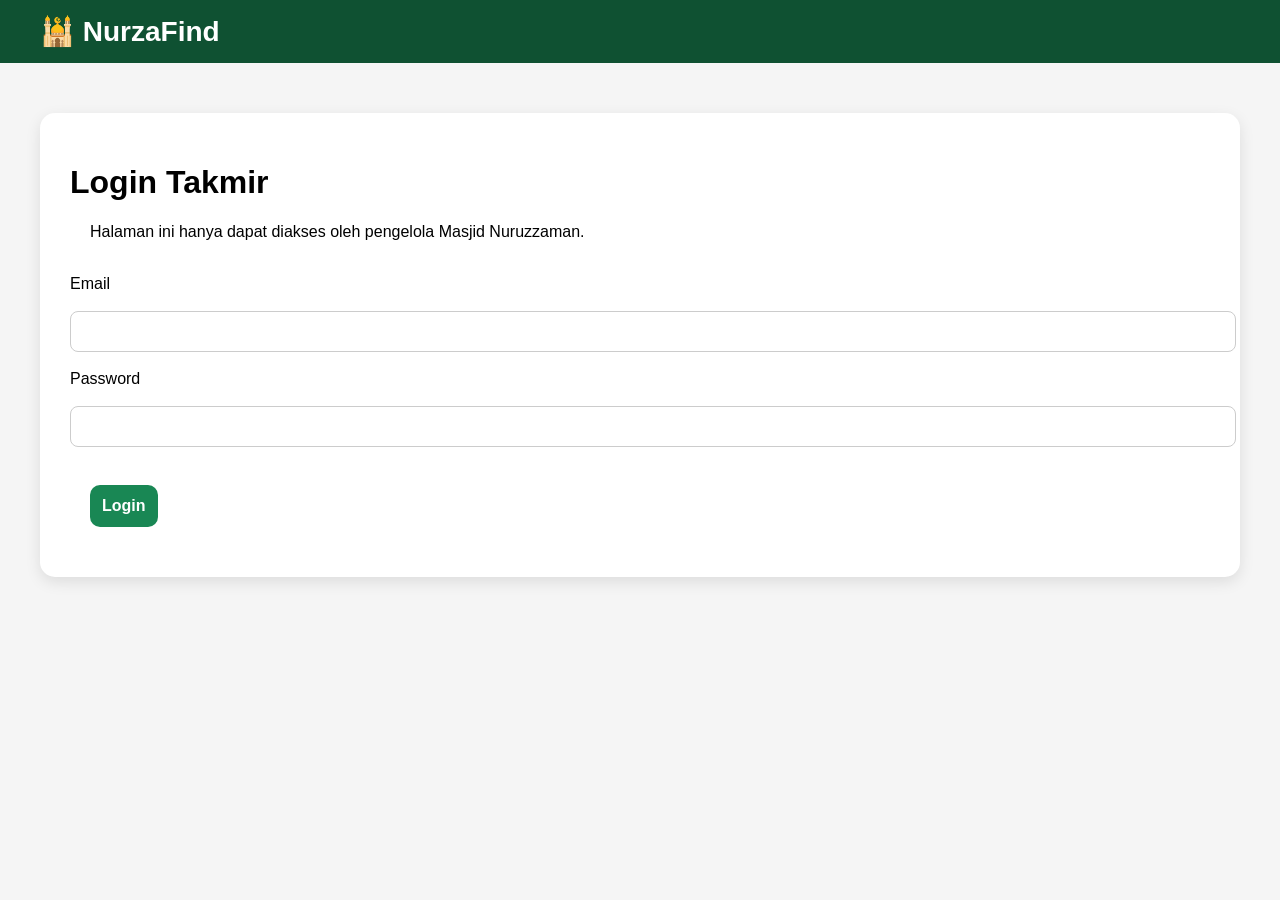
==== admin.html @ e304e498 "Prototype NurzaFind" ====
<!DOCTYPE html>
<html lang="id">

<head>
    <meta charset="UTF-8">
    <meta name="viewport" content="width=device-width, initial-scale=1.0">
    <title>Dashboard Admin - NurzaFind</title>

    <link rel="stylesheet" href="style.css">
</head>

<body>

    <script>

if(localStorage.getItem("login") !== "true"){
    window.location.href = "login.html";
}

</script>

    <nav>
        <div class="logo">🕌 NurzaFind Admin</div>

        <ul>
            <li><a href="index.html">Beranda</a></li>
            <li><a href="cari-barang.html">Cari Barang</a></li>
            <li><a href="admin.html">Dashboard</a></li>
            <li><a href="#" onclick="logout">Logout</a></li>
        </ul>
    </nav>

    <div class="section">

        <h1>Dashboard Takmir</h1>

        <p>Selamat datang di Dashboard NurzaFind.</p>

        <br>

        <div class="stats-container">

            <div class="stat-box">
                <h2>23</h2>
                <p>Barang Temuan</p>
            </div>

            <div class="stat-box">
                <h2>5</h2>
                <p>Menunggu Klaim</p>
            </div>

            <div class="stat-box">
                <h2>18</h2>
                <p>Amanah Tersampaikan</p>
            </div>

        </div>

        <br><br>

        <div class="card">

            <h2>Daftar Klaim Masuk</h2>

            <table>

                <tr>
                    <th>Nama</th>
                    <th>Barang</th>
                    <th>Status</th>
                    <th>Aksi</th>
                </tr>

                <tr>
                    <td>Ahmad Fauzi</td>
                    <td>Dompet</td>
                    <td>Menunggu</td>
                    <td>
                        <button onclick="verifikasi()">
                            Verifikasi
                        </button>
                    </td>
                </tr>

                <tr>
                    <td>Siti Aisyah</td>
                    <td>Kunci Motor</td>
                    <td>Menunggu</td>
                    <td>
                        <button onclick="verifikasi()">
                            Verifikasi
                        </button>
                    </td>
                </tr>

            </table>

        </div>

    </div>

   function logout(){

    localStorage.removeItem("login");

    window.location.href="login.html";

}

function verifikasi(){

    alert(
    "Klaim diverifikasi.\nKode Pengambilan: NZF-2026-001"
    );

}

function tambahBarang(){

    alert(
    "Barang berhasil ditambahkan ke sistem."
    );

}

</script>

    function verifikasi(){

        alert(
        "Klaim berhasil diverifikasi.\nKode Pengambilan: NZF-2026-001"
        );

    }

    </script>

</body>

</html>

<h1>Dashboard Takmir</h1>

<div class="card">

<h2>Input Barang Temuan</h2>

<input type="text"
placeholder="Nama Barang">

<br><br>

<input type="text"
placeholder="Lokasi Ditemukan">

<br><br>

<input type="date">

<br><br>

<textarea
placeholder="Deskripsi Barang">
</textarea>

<br><br>

<button class="btn"
onclick="tambahBarang()">
Tambah Barang
</button>

</div>
---- style.css ----
body{
    margin:0;
    font-family:Arial, sans-serif;
    background-color:#f5f5f5;
}

nav{
    background:#0F5132;
    color:white;
    display:flex;
    justify-content:space-between;
    align-items:center;
    padding:15px 40px;
}

.logo{
    display:flex;
    align-items:center;
    gap:12px;
    font-size:28px;
    font-weight:700;
    color:white;
}

nav ul{
    list-style:none;
    display:flex;
    gap:20px;
    margin:0;
    padding:0;
}

nav a{
    color:white;
    text-decoration:none;
}

.hero img{
    width:100%;
    height: fit-content;
   object-fit: cover;
   object-position: center 50%
}

.hero-text{
    text-align:center;
    padding:40px;
}

.hero-text h1{
    color:#0F5132;
}

.btn{
    background:#198754;
    color:white;
    padding:12px 24px;
    text-decoration:none;
    border-radius:8px;
}

.section{
    max-width:1000px;
    margin:auto;
    padding:20px;
}

.card{
    background:white;
    padding:25px;
    margin-bottom:20px;
    border-radius:12px;
    box-shadow:0 2px 8px rgba(0,0,0,0.1);
}

footer{
    background:#0F5132;
    color:white;
    text-align:center;
    padding:20px;
    margin-top:40px;
}

.card:hover{
    transform:translateY(-5px);
    transition:0.3s;
}

input,
textarea{
    width:100%;
    padding:12px;
    border:1px solid #ccc;
    border-radius:8px;
}

button{
    border:none;
    cursor:pointer;
    font-size:16px;
}

.stats-container{
    display:flex;
    gap:20px;
    justify-content:center;
    flex-wrap:wrap;
}

.stat-box{
    background:white;
    padding:25px;
    width:220px;
    text-align:center;
    border-radius:12px;
    box-shadow:0 2px 8px rgba(0,0,0,0.1);
}

table{
    width:100%;
    border-collapse:collapse;
}

th,
td{
    border:1px solid #ddd;
    padding:12px;
    text-align:center;
}

th{
    background:#0F5132;
    color:white;
}

hr{
    margin:20px 0;
    border:none;
    border-top:1px solid #ddd;
}

.card img{
    border-radius:15px;
    margin-bottom:20px;
}

.section{
    max-width:1200px;
    margin:auto;
    padding:50px 20px;
}

.section h2{
    text-align:center;
    color:#0F5132;
    margin-bottom:15px;
}

.section p{
    text-align:center;
}

.barang-container{
    display:grid;
    grid-template-columns:repeat(auto-fit,minmax(300px,1fr));
    gap:30px;
    margin-top:40px;
}

.card{
    background:white;
    border-radius:15px;
    overflow:hidden;
    box-shadow:0 4px 12px rgba(0,0,0,0.15);
}

.card img{
    width:100%;
    height:220px;
    object-fit:cover;
}

.card h3{
    color:#0F5132;
    padding:15px 20px 0;
}

.card p{
    padding:0 20px;
    text-align:left;
}

.btn{
    display:block;
    margin:20px;
    text-align:center;
    background:#198754;
    color:white;
    text-decoration:none;
    padding:12px;
    border-radius:10px;
    font-weight:bold;
}

.btn:hover{
    background:#146c43;
}

#searchInput{

    width:100%;
    max-width:500px;

    display:block;

    margin:20px auto;

    padding:15px;

    border-radius:10px;

    border:1px solid #ccc;

    font-size:16px;

}

.stats-home{
    display:flex;
    justify-content:center;
    gap:30px;
    margin:50px 0;
    flex-wrap:wrap;
}

.stat-box{
    background:white;
    width:250px;
    padding:25px;
    border-radius:15px;
    text-align:center;
    box-shadow:0 4px 15px rgba(0,0,0,0.1);
}

.stat-box h2{
    color:#0F5132;
    font-size:40px;
    margin-bottom:10px;
}

.alur{
    padding:60px 20px;
    text-align:center;
}

.alur-container{
    display:flex;
    justify-content:center;
    gap:20px;
    flex-wrap:wrap;
    margin-top:30px;
}

.alur-item{
    background:white;
    width:220px;
    padding:20px;
    border-radius:15px;
    box-shadow:0 4px 12px rgba(0,0,0,0.1);
}

.detail-container{
    max-width:1100px;
    margin:50px auto;
    display:flex;
    gap:40px;
    align-items:flex-start;
}

.detail-image img{
    width:420px;
    height:420px;
    object-fit:cover;
    border-radius:15px;
    box-shadow:0 8px 20px rgba(0,0,0,.15);
}

.detail-info{
    flex:1;
}

.detail-info h1{
    font-size:36px;
    margin-bottom:20px;
}

.detail-info p{
    font-size:20px;
    margin:15px 0;
}

.detail-image img{
    width:450px;
    height:450px;
    object-fit:cover;
    border-radius:15px;
    display:block;
    margin:auto;
}

.detail-container{
    max-width:1100px;
    margin:50px auto;
    display:flex;
    gap:40px;
    align-items:flex-start;
}

.logo img{
    width:55px;
    height:55px;
    object-fit:contain;
}

/* ===========================
   DASHBOARD HOMEPAGE
=========================== */

.dashboard-home{
    max-width:1200px;
    margin:60px auto;
    padding:20px;
}

.dashboard-home h2{
    text-align:center;
    color:#14532D;
    margin-bottom:35px;
    font-size:32px;
}

.dashboard-grid{
    display:grid;
    grid-template-columns:repeat(auto-fit,minmax(220px,1fr));
    gap:25px;
}

.dashboard-card{
    background:#ffffff;
    border-radius:15px;
    padding:30px 20px;
    text-align:center;
    box-shadow:0 6px 18px rgba(0,0,0,0.1);
    transition:0.3s;
}

.dashboard-card:hover{
    transform:translateY(-8px);
}

.dashboard-card .icon{
    font-size:45px;
}

.dashboard-card h3{
    font-size:36px;
    color:#14532D;
    margin:15px 0;
}

.dashboard-card p{
    color:#666;
    font-size:17px;
}

.card{
    background:white;
    padding:30px;
    border-radius:15px;
    box-shadow:0 5px 15px rgba(0,0,0,0.1);
}

.card h2{
    text-align:center;
    color:#14532D;
    margin-bottom:25px;
}

.card blockquote{
    text-align:center;
    font-size:26px;
    line-height:2;
    color:#14532D;
    font-weight:bold;
    margin:20px 0;
}

.arti{
    text-align:center;
    font-size:17px;
    line-height:1.8;
}

.sumber{
    text-align:center;
    color:#777;
    margin-bottom:20px;
}

.card hr{
    margin:30px 0;
    border:none;
    border-top:1px solid #ddd;
}

.card h3{
    color:#14532D;
}

.penjelasan{
    text-align:justify;
    line-height:1.9;
    color:#444;
}
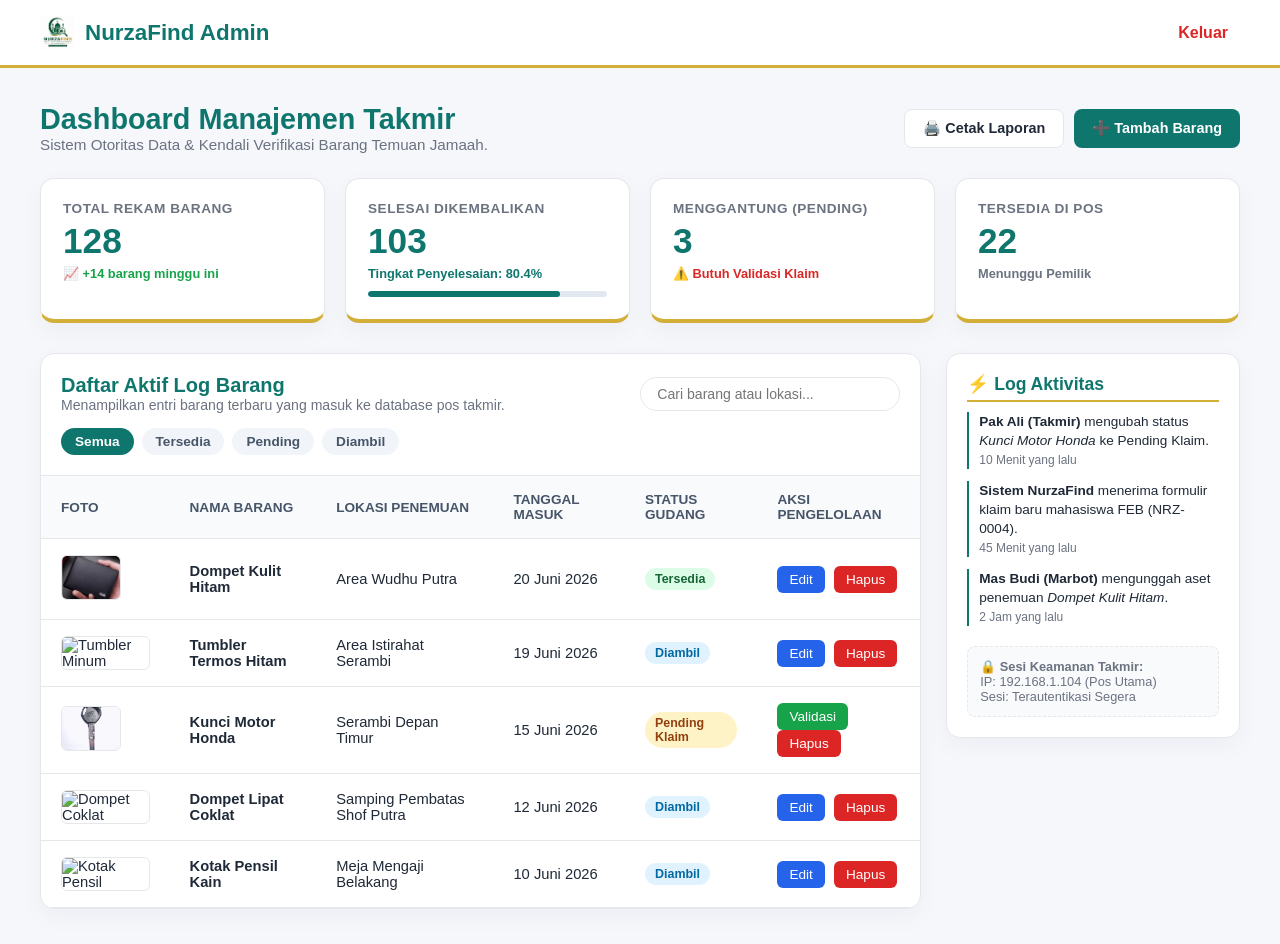
==== commit be6d6b65: "Update halaman riwayat dengan tema emas dan foto baru" ====
--- a/admin.html
+++ b/admin.html
@@ -1,174 +1,360 @@
 <!DOCTYPE html>
 <html lang="id">
-
 <head>
-    <meta charset="UTF-8">
-    <meta name="viewport" content="width=device-width, initial-scale=1.0">
-    <title>Dashboard Admin - NurzaFind</title>
-
-    <link rel="stylesheet" href="style.css">
+  <meta charset="UTF-8" />
+  <meta name="viewport" content="width=device-width, initial-scale=1.0" />
+  <title>Dashboard Admin - NurzaFind</title>
+  <style>
+    :root {
+      --primary: #0f766e;
+      --primary-dark: #0b5e57;
+      --bg: #f5f7fb;
+      --card: #ffffff;
+      --text: #1f2937;
+      --muted: #6b7280;
+      --border: #e5e7eb;
+      --gold: #d4af37;
+      --gold-light: #fbf7eb;
+      --success-bg: #dcfce7;
+      --success-text: #166534;
+      --warning-bg: #fef3c7;
+      --warning-text: #92400e;
+      --danger: #dc2626;
+      --shadow: 0 8px 24px rgba(15, 23, 42, 0.04);
+      --radius: 14px;
+    }
+
+    * { box-sizing: border-box; margin: 0; padding: 0; }
+    body { font-family: 'Segoe UI', sans-serif; background: var(--bg); color: var(--text); }
+    .container { width: min(1200px, 94%); margin: 0 auto; }
+
+    header { background: var(--card); border-bottom: 3px solid var(--gold); position: sticky; top: 0; z-index: 100; }
+    .header-wrap { display: flex; justify-content: space-between; align-items: center; padding: 15px 0; }
+    
+    /* Brand Logo Wrapper */
+    .brand { font-size: 1.4rem; font-weight: 700; color: var(--primary); text-decoration: none; display: flex; align-items: center; gap: 10px; }
+    .brand-logo { height: 35px; width: auto; object-fit: contain; }
+    
+    nav a { color: var(--danger); font-weight: 600; text-decoration: none; padding: 6px 12px; border-radius: 6px; transition: 0.2s; }
+    nav a:hover { background: #fef2f2; }
+
+    main { padding: 35px 0; }
+    .page-head { display: flex; justify-content: space-between; align-items: center; margin-bottom: 25px; gap: 15px; flex-wrap: wrap; }
+    .page-head h1 { color: var(--primary); font-size: 1.8rem; }
+    .page-head p { color: var(--muted); font-size: 0.95rem; }
+
+    .action-buttons { display: flex; gap: 10px; }
+    .btn { border: none; border-radius: 8px; padding: 10px 18px; font-weight: 700; cursor: pointer; transition: 0.2s; display: inline-flex; align-items: center; gap: 6px; font-size: 0.9rem; }
+    .btn-primary { background: var(--primary); color: white; }
+    .btn-primary:hover { background: var(--primary-dark); }
+    .btn-outline { background: white; color: var(--text); border: 1px solid var(--border); }
+    .btn-outline:hover { background: #f8fafc; border-color: var(--muted); }
+    
+    .btn-edit { background: #2563eb; color: white; padding: 6px 12px; font-size: 0.85rem; border-radius: 6px; margin-right: 5px; border: none; cursor: pointer; }
+    .btn-delete { background: var(--danger); color: white; padding: 6px 12px; font-size: 0.85rem; border-radius: 6px; border: none; cursor: pointer; }
+
+    .stats { display: grid; grid-template-columns: repeat(auto-fit, minmax(220px, 1fr)); gap: 20px; margin-bottom: 30px; }
+    .card { background: var(--card); border-radius: var(--radius); padding: 22px; border: 1px solid var(--border); box-shadow: var(--shadow); border-bottom: 4px solid var(--gold); }
+    .stat-title { font-size: 0.85rem; font-weight: 600; color: var(--muted); text-transform: uppercase; letter-spacing: 0.5px; }
+    .stat-value { font-size: 2.2rem; font-weight: 800; color: var(--primary); margin: 5px 0; }
+    .stat-desc { font-size: 0.8rem; color: #16a34a; font-weight: 600; }
+    
+    .progress-container { margin-top: 10px; background: #e2e8f0; border-radius: 10px; height: 6px; overflow: hidden; }
+    .progress-bar { background: var(--primary); height: 100%; border-radius: 10px; }
+
+    .dashboard-layout { display: grid; grid-template-columns: 3fr 1fr; gap: 25px; }
+    @media (max-width: 992px) { .dashboard-layout { grid-template-columns: 1fr; } }
+
+    .table-card { background: var(--card); border-radius: var(--radius); border: 1px solid var(--border); overflow: hidden; box-shadow: var(--shadow); }
+    .table-header-tool { padding: 20px; border-bottom: 1px solid var(--border); }
+    .tool-top { display: flex; justify-content: space-between; align-items: center; gap: 15px; flex-wrap: wrap; margin-bottom: 15px; }
+    .section-title { font-size: 1.25rem; color: var(--primary); font-weight: 700; }
+    .section-subtitle { color: var(--muted); font-size: 0.88rem; }
+    
+    .tool-bottom { display: flex; justify-content: space-between; align-items: center; gap: 15px; flex-wrap: wrap; }
+    .filter-tabs { display: flex; gap: 8px; }
+    .tab-btn { background: #f1f5f9; border: none; padding: 6px 14px; font-size: 0.85rem; font-weight: 600; border-radius: 20px; cursor: pointer; color: #475569; transition: 0.2s; }
+    .tab-btn.active, .tab-btn:hover { background: var(--primary); color: white; }
+    .search-box { padding: 8px 16px; border: 1px solid var(--border); border-radius: 20px; width: 100%; max-width: 260px; outline: none; font-size: 0.88rem; }
+
+    table { width: 100%; border-collapse: collapse; text-align: left; }
+    th, td { padding: 16px 20px; border-bottom: 1px solid var(--border); vertical-align: middle; }
+    th { background: #f8fafc; color: #475569; font-size: 0.85rem; font-weight: 700; text-transform: uppercase; }
+    td { font-size: 0.92rem; }
+    td img { width: 60px; height: 45px; object-fit: cover; border-radius: 6px; border: 1px solid var(--border); cursor: pointer; transition: 0.2s; }
+    td img:hover { transform: scale(1.08); }
+    
+    .status { padding: 4px 10px; border-radius: 20px; font-size: 0.78rem; font-weight: 700; display: inline-block; }
+    .status-available { background: var(--success-bg); color: var(--success-text); }
+    .status-taken { background: #e0f2fe; color: #0369a1; }
+    .status-pending { background: var(--warning-bg); color: var(--warning-text); }
+
+    .activity-card { background: var(--card); border-radius: var(--radius); border: 1px solid var(--border); padding: 20px; box-shadow: var(--shadow); height: fit-content; display: flex; flex-direction: column; gap: 20px; }
+    .activity-title { font-size: 1.1rem; color: var(--primary); font-weight: 700; border-bottom: 2px solid var(--gold); padding-bottom: 5px; }
+    .log-list { display: flex; flex-direction: column; gap: 12px; list-style: none; }
+    .log-item { font-size: 0.85rem; line-height: 1.4; border-left: 2px solid var(--primary); padding-left: 10px; }
+    .log-time { font-size: 0.75rem; color: var(--muted); display: block; margin-top: 2px; }
+
+    .security-box { background: #f8fafc; border: 1px dashed var(--border); padding: 12px; border-radius: 8px; font-size: 0.8rem; color: var(--muted); }
+
+    /* Modal Image Preview */
+    .modal { display: none; position: fixed; z-index: 1000; left: 0; top: 0; width: 100%; height: 100%; background-color: rgba(0,0,0,0.7); align-items: center; justify-content: center; opacity: 0; transition: opacity 0.3s ease; }
+    .modal.show { display: flex; opacity: 1; }
+    .modal-content { max-width: 80%; max-height: 80%; border-radius: 10px; box-shadow: 0 4px 20px rgba(0,0,0,0.3); transform: scale(0.9); transition: transform 0.3s ease; }
+    .modal.show .modal-content { transform: scale(1); }
+
+    /* Toast Notification */
+    .toast { position: fixed; bottom: 20px; right: 20px; background: #1e293b; color: white; padding: 12px 24px; border-radius: 8px; box-shadow: 0 4px 12px rgba(0,0,0,0.15); display: flex; align-items: center; gap: 8px; font-size: 0.9rem; font-weight: 600; transform: translateY(100px); opacity: 0; transition: 0.3s ease-in-out; z-index: 2000; }
+    .toast.show { transform: translateY(0); opacity: 1; }
+
+    @media print {
+      body { background: white; color: black; }
+      header, .page-head, .stats, .table-header-tool, th:last-child, td:last-child, .activity-card { display: none !important; }
+      .table-card { border: none; box-shadow: none; }
+      table { border: 1px solid black; }
+      th, td { border-bottom: 1px solid black; padding: 10px; }
+      .table-card::before { content: "LAPORAN INVENTARIS BARANG TEMUAN - MASJID NURUZZAMAN"; display: block; font-size: 1.4rem; font-weight: bold; text-align: center; margin-bottom: 20px; }
+    }
+  </style>
 </head>
-
 <body>
 
-    <script>
-
-if(localStorage.getItem("login") !== "true"){
-    window.location.href = "login.html";
-}
-
-</script>
-
-    <nav>
-        <div class="logo">🕌 NurzaFind Admin</div>
-
-        <ul>
-            <li><a href="index.html">Beranda</a></li>
-            <li><a href="cari-barang.html">Cari Barang</a></li>
-            <li><a href="admin.html">Dashboard</a></li>
-            <li><a href="#" onclick="logout">Logout</a></li>
-        </ul>
-    </nav>
-
-    <div class="section">
-
-        <h1>Dashboard Takmir</h1>
-
-        <p>Selamat datang di Dashboard NurzaFind.</p>
-
-        <br>
-
-        <div class="stats-container">
-
-            <div class="stat-box">
-                <h2>23</h2>
-                <p>Barang Temuan</p>
+  <header>
+    <div class="container header-wrap">
+      <a href="index.html" class="brand">
+        <img src="assets/logo.png" alt="Logo NurzaFind" class="brand-logo">
+        <span>NurzaFind Admin</span>
+      </a>
+      <nav><a href="index.html">Keluar</a></nav>
+    </div>
+  </header>
+
+  <main class="container">
+    <section class="page-head">
+      <div>
+        <h1>Dashboard Manajemen Takmir</h1>
+        <p>Sistem Otoritas Data & Kendali Verifikasi Barang Temuan Jamaah.</p>
+      </div>
+      <div class="action-buttons">
+        <button class="btn btn-outline" onclick="window.print()">🖨️ Cetak Laporan</button>
+        <button class="btn btn-primary" onclick="showToast('Fitur penambahan barang simulasi aktif!')">➕ Tambah Barang</button>
+      </div>
+    </section>
+
+    <section class="stats">
+      <div class="card">
+        <p class="stat-title">Total Rekam Barang</p>
+        <h2 class="stat-value">128</h2>
+        <p class="stat-desc">📈 +14 barang minggu ini</p>
+      </div>
+      <div class="card">
+        <p class="stat-title">Selesai Dikembalikan</p>
+        <h2 class="stat-value">103</h2>
+        <p class="stat-desc" style="color: var(--primary);">Tingkat Penyelesaian: 80.4%</p>
+        <div class="progress-container">
+          <div class="progress-bar" style="width: 80.4%;"></div>
+        </div>
+      </div>
+      <div class="card">
+        <p class="stat-title">Menggantung (Pending)</p>
+        <h2 class="stat-value">3</h2>
+        <p class="stat-desc" style="color: var(--danger);">⚠️ Butuh Validasi Klaim</p>
+      </div>
+      <div class="card">
+        <p class="stat-title">Tersedia di Pos</p>
+        <h2 class="stat-value">22</h2>
+        <p class="stat-desc" style="color: #6b7280;">Menunggu Pemilik</p>
+      </div>
+    </section>
+
+    <div class="dashboard-layout">
+      <section class="table-card">
+        <div class="table-header-tool">
+          <div class="tool-top">
+            <div>
+              <h2 class="section-title">Daftar Aktif Log Barang</h2>
+              <p class="section-subtitle">Menampilkan entri barang terbaru yang masuk ke database pos takmir.</p>
             </div>
-
-            <div class="stat-box">
-                <h2>5</h2>
-                <p>Menunggu Klaim</p>
+            <input type="text" id="adminSearch" placeholder="Cari barang atau lokasi..." class="search-box" onkeyup="filterAdminMaster()">
+          </div>
+          
+          <div class="tool-bottom">
+            <div class="filter-tabs">
+              <button class="tab-btn active" onclick="filterStatus('semua', this)">Semua</button>
+              <button class="tab-btn" onclick="filterStatus('Tersedia', this)">Tersedia</button>
+              <button class="tab-btn" onclick="filterStatus('Pending Klaim', this)">Pending</button>
+              <button class="tab-btn" onclick="filterStatus('Diambil', this)">Diambil</button>
             </div>
-
-            <div class="stat-box">
-                <h2>18</h2>
-                <p>Amanah Tersampaikan</p>
-            </div>
-
-        </div>
-
-        <br><br>
-
-        <div class="card">
-
-            <h2>Daftar Klaim Masuk</h2>
-
-            <table>
-
-                <tr>
-                    <th>Nama</th>
-                    <th>Barang</th>
-                    <th>Status</th>
-                    <th>Aksi</th>
-                </tr>
-
-                <tr>
-                    <td>Ahmad Fauzi</td>
-                    <td>Dompet</td>
-                    <td>Menunggu</td>
-                    <td>
-                        <button onclick="verifikasi()">
-                            Verifikasi
-                        </button>
-                    </td>
-                </tr>
-
-                <tr>
-                    <td>Siti Aisyah</td>
-                    <td>Kunci Motor</td>
-                    <td>Menunggu</td>
-                    <td>
-                        <button onclick="verifikasi()">
-                            Verifikasi
-                        </button>
-                    </td>
-                </tr>
-
-            </table>
-
-        </div>
-
+          </div>
+        </div>
+
+        <div style="overflow-x: auto;">
+          <table>
+            <thead>
+              <tr>
+                <th>Foto</th>
+                <th>Nama Barang</th>
+                <th>Lokasi Penemuan</th>
+                <th>Tanggal Masuk</th>
+                <th>Status Gudang</th>
+                <th>Aksi Pengelolaan</th>
+              </tr>
+            </thead>
+            <tbody id="adminTableBody">
+              <tr class="barang-row" data-status="Tersedia">
+                <td><img src="assets/dompet.jpg" alt="Dompet" onclick="openPreview(this)"></td>
+                <td><b>Dompet Kulit Hitam</b></td>
+                <td>Area Wudhu Putra</td>
+                <td>20 Juni 2026</td>
+                <td><span class="status status-available">Tersedia</span></td>
+                <td>
+                  <button class="btn-edit" onclick="showToast('Membuka menu edit Dompet...')">Edit</button>
+                  <button class="btn-delete" onclick="showToast('Simulasi: Gagal hapus data utama.')">Hapus</button>
+                </td>
+              </tr>
+              
+              <tr class="barang-row" data-status="Diambil">
+                <td><img src="https://stevehandmade.com/wp-content/uploads/2022/02/TM0667-Tumbler-Termos-Vacuum-Botol-Minum-Custom-Nama-Gambar-Logo-Foto-Steve-Handmade-7.jpg" alt="Tumbler Minum" onclick="openPreview(this)"></td>
+                <td><b>Tumbler Termos Hitam</b></td>
+                <td>Area Istirahat Serambi</td>
+                <td>19 Juni 2026</td>
+                <td><span class="status status-taken">Diambil</span></td>
+                <td>
+                  <button class="btn-edit" onclick="showToast('Membuka menu edit Tumbler...')">Edit</button>
+                  <button class="btn-delete" onclick="showToast('Simulasi: Gagal hapus data utama.')">Hapus</button>
+                </td>
+              </tr>
+              
+              <tr class="barang-row" data-status="Pending Klaim">
+                <td><img src="assets/kunci motor.jpg" alt="Kunci" onclick="openPreview(this)"></td>
+                <td><b>Kunci Motor Honda</b></td>
+                <td>Serambi Depan Timur</td>
+                <td>15 Juni 2026</td>
+                <td><span class="status status-pending">Pending Klaim</span></td>
+                <td>
+                  <button class="btn-edit" style="background: #16a34a;" onclick="showToast('Verifikasi Klaim NRZ-0003 Berhasil!')">Validasi</button>
+                  <button class="btn-delete" onclick="showToast('Simulasi: Gagal hapus data utama.')">Hapus</button>
+                </td>
+              </tr>
+              
+              <tr class="barang-row" data-status="Diambil">
+                <td><img src="https://cf.shopee.co.id/file/7486e0d57b7d1a480915691020a67ca4" alt="Dompet Coklat" onclick="openPreview(this)"></td>
+                <td><b>Dompet Lipat Coklat</b></td>
+                <td>Samping Pembatas Shof Putra</td>
+                <td>12 Juni 2026</td>
+                <td><span class="status status-taken">Diambil</span></td>
+                <td>
+                  <button class="btn-edit" onclick="showToast('Membuka menu edit Dompet Coklat...')">Edit</button>
+                  <button class="btn-delete" onclick="showToast('Simulasi: Gagal hapus data utama.')">Hapus</button>
+                </td>
+              </tr>
+              
+              <tr class="barang-row" data-status="Diambil">
+                <td><img src="https://down-id.img.susercontent.com/file/id-11134207-7r98p-llwywsvj3fs10c" alt="Kotak Pensil" onclick="openPreview(this)"></td>
+                <td><b>Kotak Pensil Kain</b></td>
+                <td>Meja Mengaji Belakang</td>
+                <td>10 Juni 2026</td>
+                <td><span class="status status-taken">Diambil</span></td>
+                <td>
+                  <button class="btn-edit" onclick="showToast('Membuka menu edit Kotak Pensil...')">Edit</button>
+                  <button class="btn-delete" onclick="showToast('Simulasi: Gagal hapus data utama.')">Hapus</button>
+                </td>
+              </tr>
+            </tbody>
+          </table>
+        </div>
+      </section>
+
+      <aside class="activity-card">
+        <div>
+          <h3 class="activity-title">⚡ Log Aktivitas</h3>
+          <ul class="log-list" style="margin-top: 10px;">
+            <li class="log-item">
+              <strong>Pak Ali (Takmir)</strong> mengubah status <em>Kunci Motor Honda</em> ke Pending Klaim.
+              <span class="log-time">10 Menit yang lalu</span>
+            </li>
+            <li class="log-item">
+              <strong>Sistem NurzaFind</strong> menerima formulir klaim baru mahasiswa FEB (NRZ-0004).
+              <span class="log-time">45 Menit yang lalu</span>
+            </li>
+            <li class="log-item">
+              <strong>Mas Budi (Marbot)</strong> mengunggah aset penemuan <em>Dompet Kulit Hitam</em>.
+              <span class="log-time">2 Jam yang lalu</span>
+            </li>
+          </ul>
+        </div>
+
+        <div class="security-box">
+          <strong>🔒 Sesi Keamanan Takmir:</strong><br>
+          <span>IP: 192.168.1.104 (Pos Utama)</span><br>
+          <span>Sesi: Terautentikasi Segera</span>
+        </div>
+      </aside>
     </div>
-
-   function logout(){
-
-    localStorage.removeItem("login");
-
-    window.location.href="login.html";
-
-}
-
-function verifikasi(){
-
-    alert(
-    "Klaim diverifikasi.\nKode Pengambilan: NZF-2026-001"
-    );
-
-}
-
-function tambahBarang(){
-
-    alert(
-    "Barang berhasil ditambahkan ke sistem."
-    );
-
-}
-
-</script>
-
-    function verifikasi(){
-
-        alert(
-        "Klaim berhasil diverifikasi.\nKode Pengambilan: NZF-2026-001"
-        );
-
-    }
-
-    </script>
-
+  </main>
+
+  <div id="imageModal" class="modal" onclick="closePreview()">
+    <img class="modal-content" id="modalImg">
+  </div>
+
+  <div id="toastNotification" class="toast">ℹ️ <span id="toastText">Notifikasi</span></div>
+
+  <script>
+    let currentStatusFilter = 'semua';
+
+    // Mesin pencarian gabungan teks & filter status tab
+    function filterAdminMaster() {
+      let searchVal = document.getElementById("adminSearch").value.toLowerCase();
+      let rows = document.querySelectorAll(".barang-row");
+      
+      rows.forEach(row => {
+        let rowText = row.innerText.toLowerCase();
+        let rowStatus = row.getAttribute("data-status");
+        
+        let matchSearch = rowText.includes(searchVal);
+        let matchTab = (currentStatusFilter === 'semua' || rowStatus === currentStatusFilter);
+        
+        row.style.display = (matchSearch && matchTab) ? "" : "none";
+      });
+    }
+
+    function filterStatus(status, element) {
+      currentStatusFilter = status;
+      document.querySelectorAll(".tab-btn").forEach(btn => btn.classList.remove("active"));
+      element.classList.add("active");
+      filterAdminMaster();
+    }
+
+    // Pengendali Pop-up Preview Foto saat diklik
+    function openPreview(imgElement) {
+      let modal = document.getElementById("imageModal");
+      let modalImg = document.getElementById("modalImg");
+      modal.style.display = "flex";
+      setTimeout(() => modal.classList.add("show"), 10);
+      modalImg.src = imgElement.src;
+    }
+
+    // Tutup preview pakai tombol ESC di keyboard
+    document.onkeydown = function(evt) {
+        evt = evt || window.event;
+        if (evt.keyCode == 27) { closePreview(); }
+    };
+
+    function closePreview() {
+      let modal = document.getElementById("imageModal");
+      modal.classList.remove("show");
+      setTimeout(() => modal.style.display = "none", 300);
+    }
+
+    // Kotak notifikasi animasi pop-up (Toast)
+    function showToast(message) {
+      let toast = document.getElementById("toastNotification");
+      document.getElementById("toastText").innerText = message;
+      toast.classList.add("show");
+      setTimeout(() => {
+        toast.classList.remove("show");
+      }, 3000);
+    }
+  </script>
 </body>
-
-</html>
-
-<h1>Dashboard Takmir</h1>
-
-<div class="card">
-
-<h2>Input Barang Temuan</h2>
-
-<input type="text"
-placeholder="Nama Barang">
-
-<br><br>
-
-<input type="text"
-placeholder="Lokasi Ditemukan">
-
-<br><br>
-
-<input type="date">
-
-<br><br>
-
-<textarea
-placeholder="Deskripsi Barang">
-</textarea>
-
-<br><br>
-
-<button class="btn"
-onclick="tambahBarang()">
-Tambah Barang
-</button>
-
-</div>
+</html>
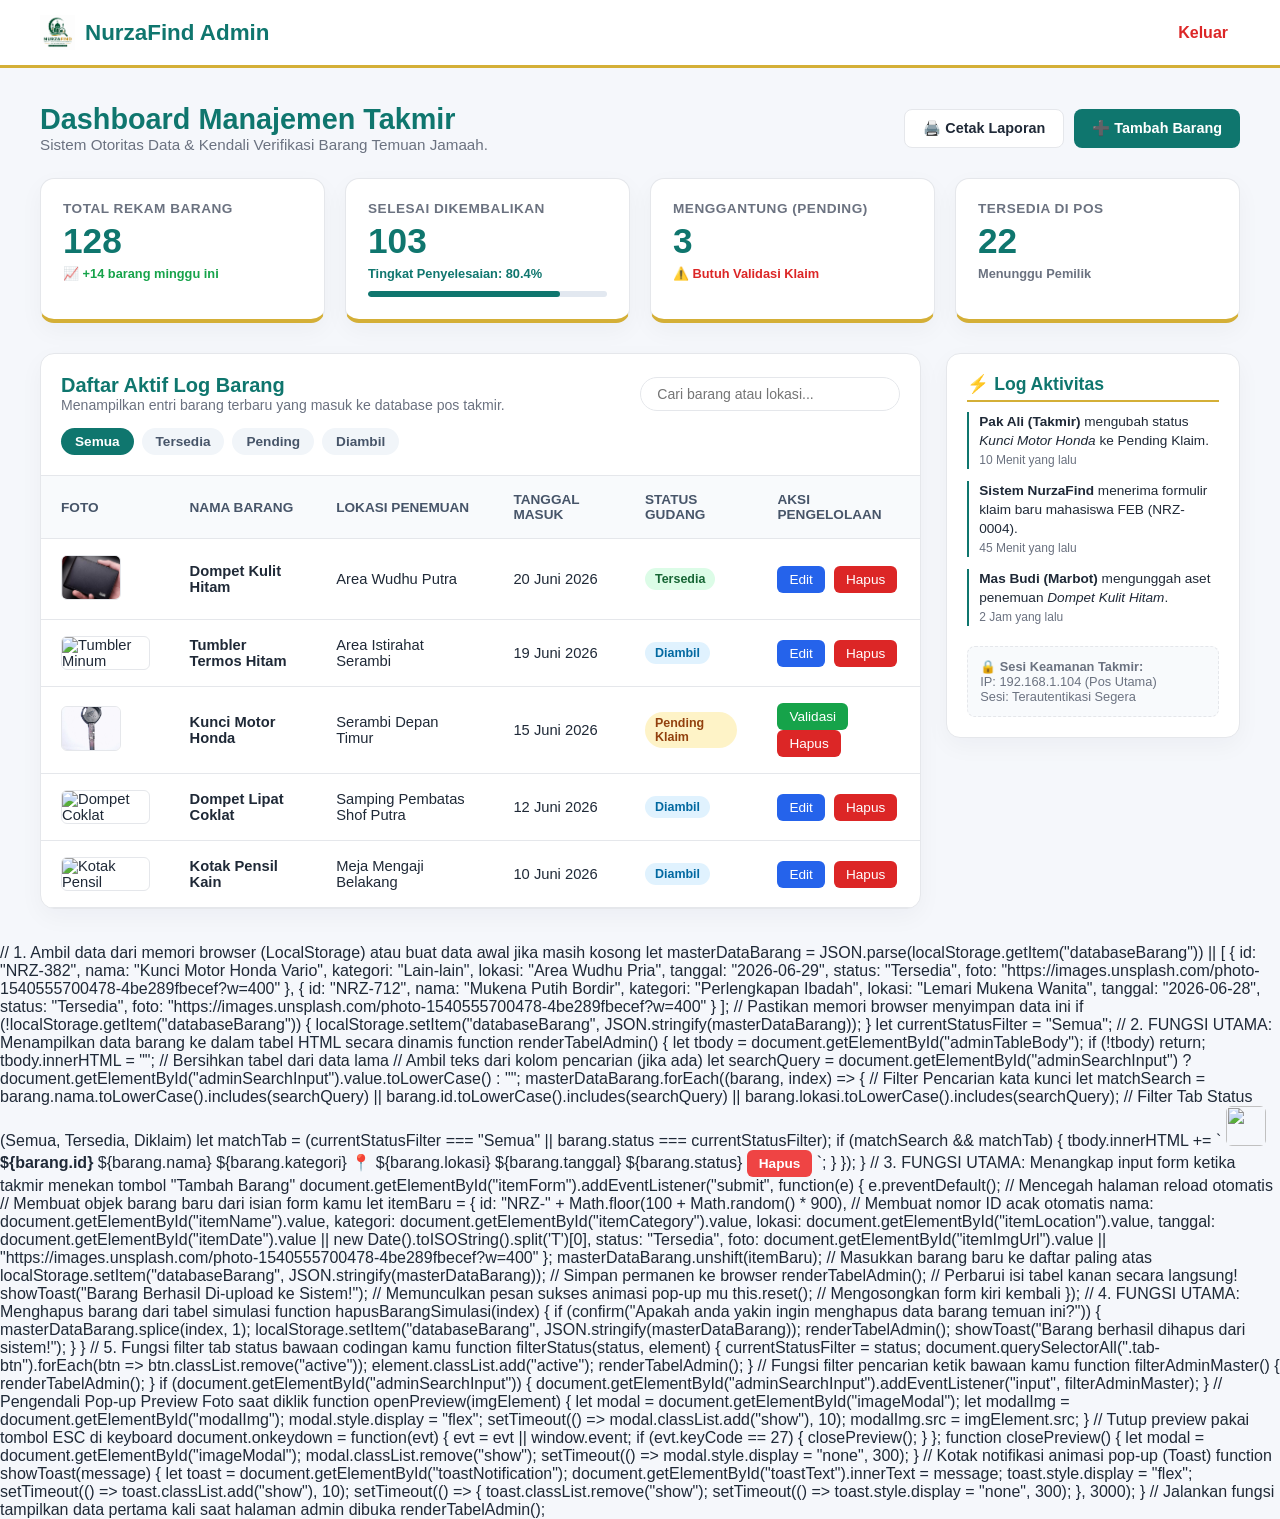
==== commit 139c85e2: "Make upload item form fully interactive and working" ====
--- a/admin.html
+++ b/admin.html
@@ -355,6 +355,159 @@
         toast.classList.remove("show");
       }, 3000);
     }
+
   </script>
+ // 1. Ambil data dari memori browser (LocalStorage) atau buat data awal jika masih kosong
+let masterDataBarang = JSON.parse(localStorage.getItem("databaseBarang")) || [
+  {
+    id: "NRZ-382",
+    nama: "Kunci Motor Honda Vario",
+    kategori: "Lain-lain",
+    lokasi: "Area Wudhu Pria",
+    tanggal: "2026-06-29",
+    status: "Tersedia",
+    foto: "https://images.unsplash.com/photo-1540555700478-4be289fbecef?w=400"
+  },
+  {
+    id: "NRZ-712",
+    nama: "Mukena Putih Bordir",
+    kategori: "Perlengkapan Ibadah",
+    lokasi: "Lemari Mukena Wanita",
+    tanggal: "2026-06-28",
+    status: "Tersedia",
+    foto: "https://images.unsplash.com/photo-1540555700478-4be289fbecef?w=400"
+  }
+];
+
+// Pastikan memori browser menyimpan data ini
+if (!localStorage.getItem("databaseBarang")) {
+  localStorage.setItem("databaseBarang", JSON.stringify(masterDataBarang));
+}
+
+let currentStatusFilter = "Semua";
+
+// 2. FUNGSI UTAMA: Menampilkan data barang ke dalam tabel HTML secara dinamis
+function renderTabelAdmin() {
+  let tbody = document.getElementById("adminTableBody");
+  if (!tbody) return;
+  
+  tbody.innerHTML = ""; // Bersihkan tabel dari data lama
+  
+  // Ambil teks dari kolom pencarian (jika ada)
+  let searchQuery = document.getElementById("adminSearchInput") ? document.getElementById("adminSearchInput").value.toLowerCase() : "";
+
+  masterDataBarang.forEach((barang, index) => {
+    // Filter Pencarian kata kunci
+    let matchSearch = barang.nama.toLowerCase().includes(searchQuery) || barang.id.toLowerCase().includes(searchQuery) || barang.lokasi.toLowerCase().includes(searchQuery);
+    
+    // Filter Tab Status (Semua, Tersedia, Diklaim)
+    let matchTab = (currentStatusFilter === "Semua" || barang.status === currentStatusFilter);
+    
+    if (matchSearch && matchTab) {
+      tbody.innerHTML += `
+        <tr>
+          <td><img src="${barang.foto}" width="40" height="40" style="object-fit:cover; border-radius:6px; cursor:pointer;" onclick="openPreview(this)"></td>
+          <td><strong>${barang.id}</strong></td>
+          <td>${barang.nama}</td>
+          <td>${barang.kategori}</td>
+          <td>📍 ${barang.lokasi}</td>
+          <td>${barang.tanggal}</td>
+          <td><span class="status-badge status-${barang.status.toLowerCase() === 'tersedia' ? 'success' : 'warning'}">${barang.status}</span></td>
+          <td>
+            <button class="btn-action btn-delete" onclick="hapusBarangSimulasi(${index})" style="background:#ef4444; color:white; border:none; padding:6px 12px; border-radius:6px; cursor:pointer; font-weight:600;">Hapus</button>
+          </td>
+        </tr>
+      `;
+    }
+  });
+}
+
+// 3. FUNGSI UTAMA: Menangkap input form ketika takmir menekan tombol "Tambah Barang"
+document.getElementById("itemForm").addEventListener("submit", function(e) {
+  e.preventDefault(); // Mencegah halaman reload otomatis
+  
+  // Membuat objek barang baru dari isian form kamu
+  let itemBaru = {
+    id: "NRZ-" + Math.floor(100 + Math.random() * 900), // Membuat nomor ID acak otomatis
+    nama: document.getElementById("itemName").value,
+    kategori: document.getElementById("itemCategory").value,
+    lokasi: document.getElementById("itemLocation").value,
+    tanggal: document.getElementById("itemDate").value || new Date().toISOString().split('T')[0],
+    status: "Tersedia",
+    foto: document.getElementById("itemImgUrl").value || "https://images.unsplash.com/photo-1540555700478-4be289fbecef?w=400"
+  };
+
+  masterDataBarang.unshift(itemBaru); // Masukkan barang baru ke daftar paling atas
+  localStorage.setItem("databaseBarang", JSON.stringify(masterDataBarang)); // Simpan permanen ke browser
+  
+  renderTabelAdmin(); // Perbarui isi tabel kanan secara langsung!
+  showToast("Barang Berhasil Di-upload ke Sistem!"); // Memunculkan pesan sukses animasi pop-up mu
+  this.reset(); // Mengosongkan form kiri kembali
+});
+
+// 4. FUNGSI UTAMA: Menghapus barang dari tabel simulasi
+function hapusBarangSimulasi(index) {
+  if (confirm("Apakah anda yakin ingin menghapus data barang temuan ini?")) {
+    masterDataBarang.splice(index, 1);
+    localStorage.setItem("databaseBarang", JSON.stringify(masterDataBarang));
+    renderTabelAdmin();
+    showToast("Barang berhasil dihapus dari sistem!");
+  }
+}
+
+// 5. Fungsi filter tab status bawaan codingan kamu
+function filterStatus(status, element) {
+  currentStatusFilter = status;
+  document.querySelectorAll(".tab-btn").forEach(btn => btn.classList.remove("active"));
+  element.classList.add("active");
+  renderTabelAdmin();
+}
+
+// Fungsi filter pencarian ketik bawaan kamu
+function filterAdminMaster() {
+  renderTabelAdmin();
+}
+if (document.getElementById("adminSearchInput")) {
+  document.getElementById("adminSearchInput").addEventListener("input", filterAdminMaster);
+}
+
+// Pengendali Pop-up Preview Foto saat diklik
+function openPreview(imgElement) {
+  let modal = document.getElementById("imageModal");
+  let modalImg = document.getElementById("modalImg");
+  modal.style.display = "flex";
+  setTimeout(() => modal.classList.add("show"), 10);
+  modalImg.src = imgElement.src;
+}
+
+// Tutup preview pakai tombol ESC di keyboard
+document.onkeydown = function(evt) {
+    evt = evt || window.event;
+    if (evt.keyCode == 27) { closePreview(); }
+};
+
+function closePreview() {
+  let modal = document.getElementById("imageModal");
+  modal.classList.remove("show");
+  setTimeout(() => modal.style.display = "none", 300);
+}
+
+// Kotak notifikasi animasi pop-up (Toast)
+function showToast(message) {
+  let toast = document.getElementById("toastNotification");
+  document.getElementById("toastText").innerText = message;
+  toast.style.display = "flex";
+  setTimeout(() => toast.classList.add("show"), 10);
+  
+  setTimeout(() => {
+    toast.classList.remove("show");
+    setTimeout(() => toast.style.display = "none", 300);
+  }, 3000);
+}
+
+// Jalankan fungsi tampilkan data pertama kali saat halaman admin dibuka
+renderTabelAdmin();
+
+
 </body>
 </html>
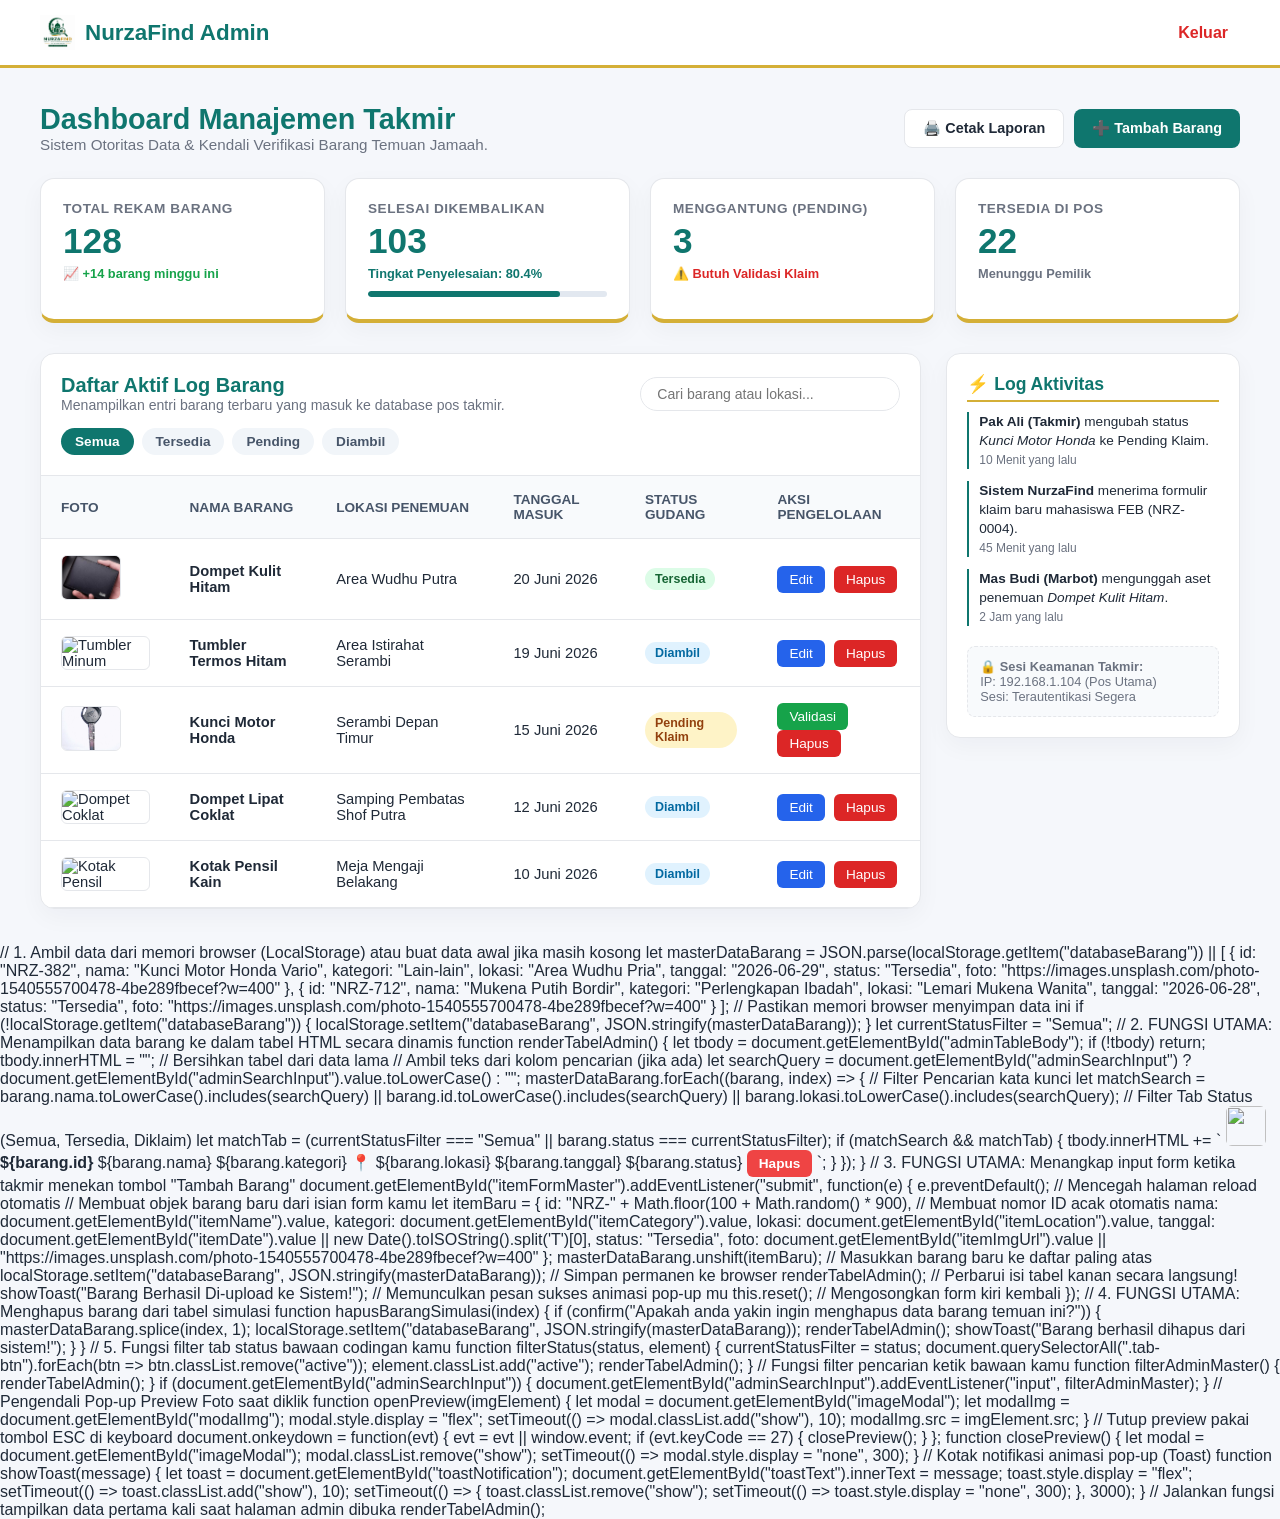
==== commit e3ee35cc: "Fix form ID mismatch from itemForm to itemFormMaster" ====
--- a/admin.html
+++ b/admin.html
@@ -423,7 +423,7 @@
 }
 
 // 3. FUNGSI UTAMA: Menangkap input form ketika takmir menekan tombol "Tambah Barang"
-document.getElementById("itemForm").addEventListener("submit", function(e) {
+document.getElementById("itemFormMaster").addEventListener("submit", function(e) {
   e.preventDefault(); // Mencegah halaman reload otomatis
   
   // Membuat objek barang baru dari isian form kamu
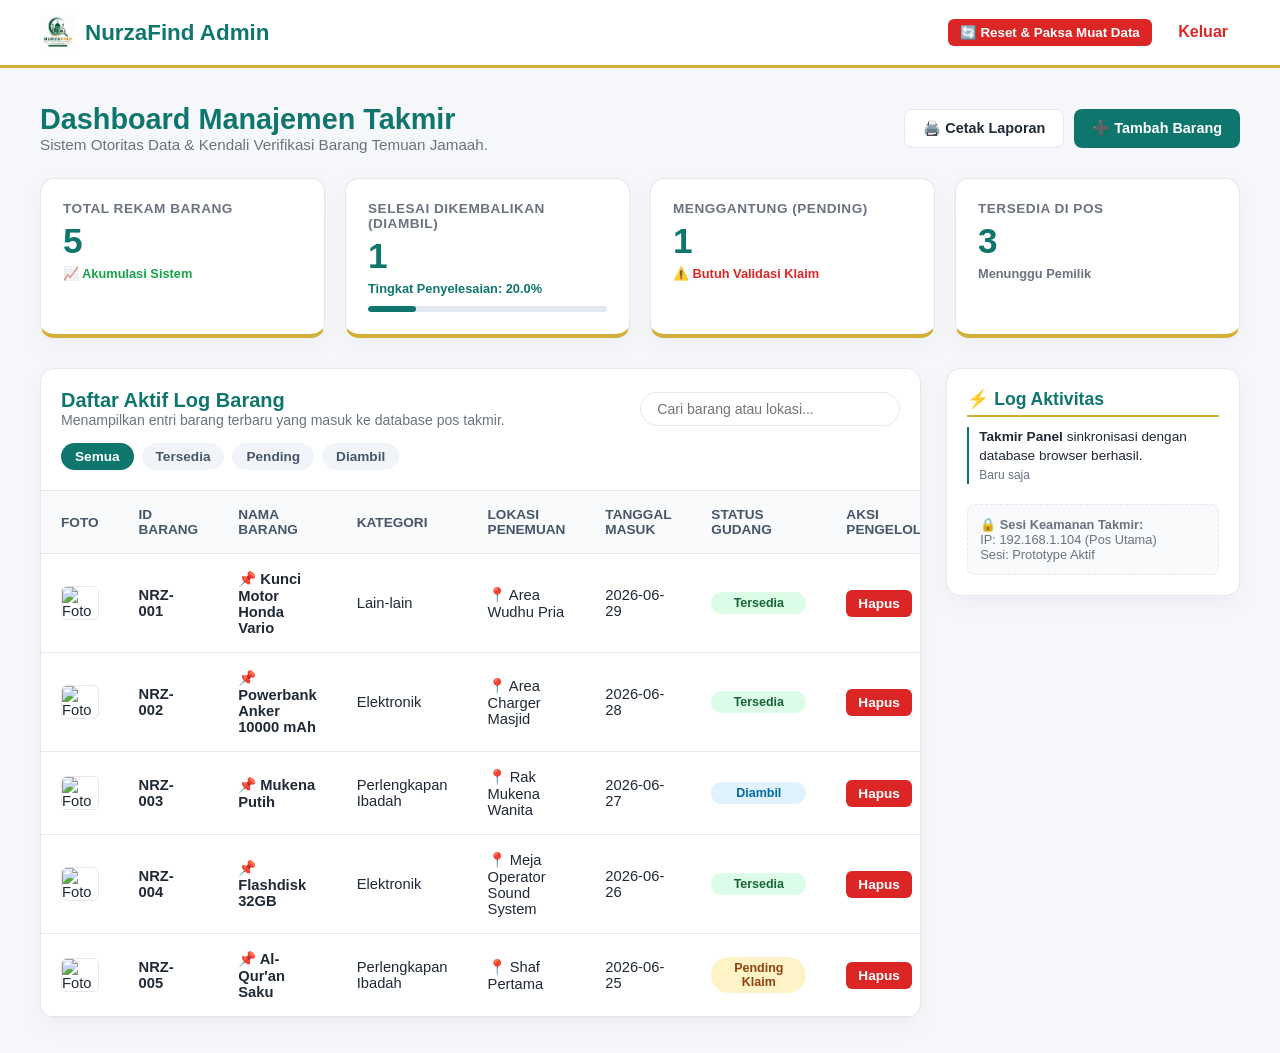
==== commit 831a7d2a: "message" ====
--- a/admin.html
+++ b/admin.html
@@ -31,7 +31,6 @@
     header { background: var(--card); border-bottom: 3px solid var(--gold); position: sticky; top: 0; z-index: 100; }
     .header-wrap { display: flex; justify-content: space-between; align-items: center; padding: 15px 0; }
     
-    /* Brand Logo Wrapper */
     .brand { font-size: 1.4rem; font-weight: 700; color: var(--primary); text-decoration: none; display: flex; align-items: center; gap: 10px; }
     .brand-logo { height: 35px; width: auto; object-fit: contain; }
     
@@ -50,8 +49,8 @@
     .btn-outline { background: white; color: var(--text); border: 1px solid var(--border); }
     .btn-outline:hover { background: #f8fafc; border-color: var(--muted); }
     
-    .btn-edit { background: #2563eb; color: white; padding: 6px 12px; font-size: 0.85rem; border-radius: 6px; margin-right: 5px; border: none; cursor: pointer; }
-    .btn-delete { background: var(--danger); color: white; padding: 6px 12px; font-size: 0.85rem; border-radius: 6px; border: none; cursor: pointer; }
+    .btn-delete { background: var(--danger); color: white; padding: 6px 12px; font-size: 0.85rem; border-radius: 6px; border: none; cursor: pointer; font-weight: 600; }
+    .btn-delete:hover { background: #b91c1c; }
 
     .stats { display: grid; grid-template-columns: repeat(auto-fit, minmax(220px, 1fr)); gap: 20px; margin-bottom: 30px; }
     .card { background: var(--card); border-radius: var(--radius); padding: 22px; border: 1px solid var(--border); box-shadow: var(--shadow); border-bottom: 4px solid var(--gold); }
@@ -84,7 +83,7 @@
     td img { width: 60px; height: 45px; object-fit: cover; border-radius: 6px; border: 1px solid var(--border); cursor: pointer; transition: 0.2s; }
     td img:hover { transform: scale(1.08); }
     
-    .status { padding: 4px 10px; border-radius: 20px; font-size: 0.78rem; font-weight: 700; display: inline-block; }
+    .status { padding: 4px 10px; border-radius: 20px; font-size: 0.78rem; font-weight: 700; display: inline-block; text-align: center; min-width: 95px; }
     .status-available { background: var(--success-bg); color: var(--success-text); }
     .status-taken { background: #e0f2fe; color: #0369a1; }
     .status-pending { background: var(--warning-bg); color: var(--warning-text); }
@@ -97,11 +96,18 @@
 
     .security-box { background: #f8fafc; border: 1px dashed var(--border); padding: 12px; border-radius: 8px; font-size: 0.8rem; color: var(--muted); }
 
-    /* Modal Image Preview */
-    .modal { display: none; position: fixed; z-index: 1000; left: 0; top: 0; width: 100%; height: 100%; background-color: rgba(0,0,0,0.7); align-items: center; justify-content: center; opacity: 0; transition: opacity 0.3s ease; }
+    /* Modal Setup */
+    .modal { display: none; position: fixed; z-index: 1000; left: 0; top: 0; width: 100%; height: 100%; background-color: rgba(0,0,0,0.7); align-items: center; justify-content: center; opacity: 0; transition: opacity 0.3s ease; padding: 20px; }
     .modal.show { display: flex; opacity: 1; }
     .modal-content { max-width: 80%; max-height: 80%; border-radius: 10px; box-shadow: 0 4px 20px rgba(0,0,0,0.3); transform: scale(0.9); transition: transform 0.3s ease; }
     .modal.show .modal-content { transform: scale(1); }
+
+    .form-modal-card { background: white; width: min(450px, 100%); padding: 25px; border-radius: var(--radius); box-shadow: 0 10px 25px rgba(0,0,0,0.2); border-top: 4px solid var(--gold); position: relative; }
+    .form-modal-card h3 { color: var(--primary); margin-bottom: 15px; }
+    .form-group { margin-bottom: 12px; }
+    .form-group label { display: block; margin-bottom: 5px; font-weight: 600; font-size: 0.88rem; color: #475569; }
+    .form-group input, .form-group select { width: 100%; padding: 10px; border: 1px solid var(--border); border-radius: 8px; outline: none; }
+    .form-modal-btns { display: flex; justify-content: flex-end; gap: 10px; margin-top: 20px; }
 
     /* Toast Notification */
     .toast { position: fixed; bottom: 20px; right: 20px; background: #1e293b; color: white; padding: 12px 24px; border-radius: 8px; box-shadow: 0 4px 12px rgba(0,0,0,0.15); display: flex; align-items: center; gap: 8px; font-size: 0.9rem; font-weight: 600; transform: translateY(100px); opacity: 0; transition: 0.3s ease-in-out; z-index: 2000; }
@@ -113,7 +119,6 @@
       .table-card { border: none; box-shadow: none; }
       table { border: 1px solid black; }
       th, td { border-bottom: 1px solid black; padding: 10px; }
-      .table-card::before { content: "LAPORAN INVENTARIS BARANG TEMUAN - MASJID NURUZZAMAN"; display: block; font-size: 1.4rem; font-weight: bold; text-align: center; margin-bottom: 20px; }
     }
   </style>
 </head>
@@ -125,7 +130,10 @@
         <img src="assets/logo.png" alt="Logo NurzaFind" class="brand-logo">
         <span>NurzaFind Admin</span>
       </a>
-      <nav><a href="index.html">Keluar</a></nav>
+      <nav>
+        <button onclick="forceResetDatabase()" style="background:#dc2626; color:white; border:none; padding:6px 12px; font-weight:600; border-radius:6px; cursor:pointer; margin-right:10px;">🔄 Reset & Paksa Muat Data</button>
+        <a href="index.html">Keluar</a>
+      </nav>
     </div>
   </header>
 
@@ -137,32 +145,32 @@
       </div>
       <div class="action-buttons">
         <button class="btn btn-outline" onclick="window.print()">🖨️ Cetak Laporan</button>
-        <button class="btn btn-primary" onclick="showToast('Fitur penambahan barang simulasi aktif!')">➕ Tambah Barang</button>
+        <button class="btn btn-primary" onclick="openAddModal()">➕ Tambah Barang</button>
       </div>
     </section>
 
     <section class="stats">
       <div class="card">
         <p class="stat-title">Total Rekam Barang</p>
-        <h2 class="stat-value">128</h2>
-        <p class="stat-desc">📈 +14 barang minggu ini</p>
+        <h2 class="stat-value" id="statTotal">0</h2>
+        <p class="stat-desc">📈 Akumulasi Sistem</p>
       </div>
       <div class="card">
-        <p class="stat-title">Selesai Dikembalikan</p>
-        <h2 class="stat-value">103</h2>
-        <p class="stat-desc" style="color: var(--primary);">Tingkat Penyelesaian: 80.4%</p>
+        <p class="stat-title">Selesai Dikembalikan (Diambil)</p>
+        <h2 class="stat-value" id="statDiambil">0</h2>
+        <p class="stat-desc" id="statPersen" style="color: var(--primary);">Tingkat Penyelesaian: 0%</p>
         <div class="progress-container">
-          <div class="progress-bar" style="width: 80.4%;"></div>
+          <div class="progress-bar" id="progressBar" style="width: 0%;"></div>
         </div>
       </div>
       <div class="card">
         <p class="stat-title">Menggantung (Pending)</p>
-        <h2 class="stat-value">3</h2>
+        <h2 class="stat-value" id="statPending">0</h2>
         <p class="stat-desc" style="color: var(--danger);">⚠️ Butuh Validasi Klaim</p>
       </div>
       <div class="card">
         <p class="stat-title">Tersedia di Pos</p>
-        <h2 class="stat-value">22</h2>
+        <h2 class="stat-value" id="statTersedia">0</h2>
         <p class="stat-desc" style="color: #6b7280;">Menunggu Pemilik</p>
       </div>
     </section>
@@ -193,7 +201,9 @@
             <thead>
               <tr>
                 <th>Foto</th>
+                <th>ID Barang</th>
                 <th>Nama Barang</th>
+                <th>Kategori</th>
                 <th>Lokasi Penemuan</th>
                 <th>Tanggal Masuk</th>
                 <th>Status Gudang</th>
@@ -201,65 +211,6 @@
               </tr>
             </thead>
             <tbody id="adminTableBody">
-              <tr class="barang-row" data-status="Tersedia">
-                <td><img src="assets/dompet.jpg" alt="Dompet" onclick="openPreview(this)"></td>
-                <td><b>Dompet Kulit Hitam</b></td>
-                <td>Area Wudhu Putra</td>
-                <td>20 Juni 2026</td>
-                <td><span class="status status-available">Tersedia</span></td>
-                <td>
-                  <button class="btn-edit" onclick="showToast('Membuka menu edit Dompet...')">Edit</button>
-                  <button class="btn-delete" onclick="showToast('Simulasi: Gagal hapus data utama.')">Hapus</button>
-                </td>
-              </tr>
-              
-              <tr class="barang-row" data-status="Diambil">
-                <td><img src="https://stevehandmade.com/wp-content/uploads/2022/02/TM0667-Tumbler-Termos-Vacuum-Botol-Minum-Custom-Nama-Gambar-Logo-Foto-Steve-Handmade-7.jpg" alt="Tumbler Minum" onclick="openPreview(this)"></td>
-                <td><b>Tumbler Termos Hitam</b></td>
-                <td>Area Istirahat Serambi</td>
-                <td>19 Juni 2026</td>
-                <td><span class="status status-taken">Diambil</span></td>
-                <td>
-                  <button class="btn-edit" onclick="showToast('Membuka menu edit Tumbler...')">Edit</button>
-                  <button class="btn-delete" onclick="showToast('Simulasi: Gagal hapus data utama.')">Hapus</button>
-                </td>
-              </tr>
-              
-              <tr class="barang-row" data-status="Pending Klaim">
-                <td><img src="assets/kunci motor.jpg" alt="Kunci" onclick="openPreview(this)"></td>
-                <td><b>Kunci Motor Honda</b></td>
-                <td>Serambi Depan Timur</td>
-                <td>15 Juni 2026</td>
-                <td><span class="status status-pending">Pending Klaim</span></td>
-                <td>
-                  <button class="btn-edit" style="background: #16a34a;" onclick="showToast('Verifikasi Klaim NRZ-0003 Berhasil!')">Validasi</button>
-                  <button class="btn-delete" onclick="showToast('Simulasi: Gagal hapus data utama.')">Hapus</button>
-                </td>
-              </tr>
-              
-              <tr class="barang-row" data-status="Diambil">
-                <td><img src="https://cf.shopee.co.id/file/7486e0d57b7d1a480915691020a67ca4" alt="Dompet Coklat" onclick="openPreview(this)"></td>
-                <td><b>Dompet Lipat Coklat</b></td>
-                <td>Samping Pembatas Shof Putra</td>
-                <td>12 Juni 2026</td>
-                <td><span class="status status-taken">Diambil</span></td>
-                <td>
-                  <button class="btn-edit" onclick="showToast('Membuka menu edit Dompet Coklat...')">Edit</button>
-                  <button class="btn-delete" onclick="showToast('Simulasi: Gagal hapus data utama.')">Hapus</button>
-                </td>
-              </tr>
-              
-              <tr class="barang-row" data-status="Diambil">
-                <td><img src="https://down-id.img.susercontent.com/file/id-11134207-7r98p-llwywsvj3fs10c" alt="Kotak Pensil" onclick="openPreview(this)"></td>
-                <td><b>Kotak Pensil Kain</b></td>
-                <td>Meja Mengaji Belakang</td>
-                <td>10 Juni 2026</td>
-                <td><span class="status status-taken">Diambil</span></td>
-                <td>
-                  <button class="btn-edit" onclick="showToast('Membuka menu edit Kotak Pensil...')">Edit</button>
-                  <button class="btn-delete" onclick="showToast('Simulasi: Gagal hapus data utama.')">Hapus</button>
-                </td>
-              </tr>
             </tbody>
           </table>
         </div>
@@ -270,16 +221,8 @@
           <h3 class="activity-title">⚡ Log Aktivitas</h3>
           <ul class="log-list" style="margin-top: 10px;">
             <li class="log-item">
-              <strong>Pak Ali (Takmir)</strong> mengubah status <em>Kunci Motor Honda</em> ke Pending Klaim.
-              <span class="log-time">10 Menit yang lalu</span>
-            </li>
-            <li class="log-item">
-              <strong>Sistem NurzaFind</strong> menerima formulir klaim baru mahasiswa FEB (NRZ-0004).
-              <span class="log-time">45 Menit yang lalu</span>
-            </li>
-            <li class="log-item">
-              <strong>Mas Budi (Marbot)</strong> mengunggah aset penemuan <em>Dompet Kulit Hitam</em>.
-              <span class="log-time">2 Jam yang lalu</span>
+              <strong>Takmir Panel</strong> sinkronisasi dengan database browser berhasil.
+              <span class="log-time">Baru saja</span>
             </li>
           </ul>
         </div>
@@ -287,12 +230,49 @@
         <div class="security-box">
           <strong>🔒 Sesi Keamanan Takmir:</strong><br>
           <span>IP: 192.168.1.104 (Pos Utama)</span><br>
-          <span>Sesi: Terautentikasi Segera</span>
+          <span>Sesi: Prototype Aktif</span>
         </div>
       </aside>
     </div>
   </main>
 
+  <div id="addFormModal" class="modal">
+    <div class="form-modal-card">
+      <h3>📝 Input Barang Temuan Baru</h3>
+      <form id="itemFormMaster">
+        <div class="form-group">
+          <label>Nama Barang</label>
+          <input type="text" id="itemName" placeholder="Contoh: Kunci Honda, Dompet Hitam" required />
+        </div>
+        <div class="form-group">
+          <label>Kategori</label>
+          <select id="itemCategory">
+            <option value="Elektronik">Elektronik / Gadget</option>
+            <option value="Dokumen">Dokumen / Dompet</option>
+            <option value="Perlengkapan Ibadah">Perlengkapan Ibadah</option>
+            <option value="Lain-lain">Lain-lain</option>
+          </select>
+        </div>
+        <div class="form-group">
+          <label>Lokasi Ditemukan</label>
+          <input type="text" id="itemLocation" placeholder="Contoh: Tempat Wudhu Pria" required />
+        </div>
+        <div class="form-group">
+          <label>Tanggal Ditemukan</label>
+          <input type="date" id="itemDate" />
+        </div>
+        <div class="form-group">
+          <label>Link Foto Gambar</label>
+          <input type="url" id="itemImgUrl" placeholder="https://example.com/foto.jpg" />
+        </div>
+        <div class="form-modal-btns">
+          <button type="button" class="btn btn-outline" onclick="closeAddModal()">Batal</button>
+          <button type="submit" class="btn btn-primary">🚀 Simpan & Upload</button>
+        </div>
+      </form>
+    </div>
+  </div>
+
   <div id="imageModal" class="modal" onclick="closePreview()">
     <img class="modal-content" id="modalImg">
   </div>
@@ -300,32 +280,180 @@
   <div id="toastNotification" class="toast">ℹ️ <span id="toastText">Notifikasi</span></div>
 
   <script>
+    const defaultDataMaster = [
+      {
+        id: "NRZ-001",
+        nama: "Kunci Motor Honda Vario",
+        kategori: "Lain-lain",
+        lokasi: "Area Wudhu Pria",
+        tanggal: "2026-06-29",
+        status: "Tersedia",
+        foto: "https://down-id.img.susercontent.com/file/sg-11134201-23020-p4wyf1lmn2mvc0"
+      },
+      {
+        id: "NRZ-002",
+        nama: "Powerbank Anker 10000 mAh",
+        kategori: "Elektronik",
+        lokasi: "Area Charger Masjid",
+        tanggal: "2026-06-28",
+        status: "Tersedia",
+        foto: "https://i5.walmartimages.com/asr/fd48656a-a733-4381-bf24-991ed92c9438_1.3a797809a977afce4d4f2a2bd63ae20a.jpeg"
+      },
+      {
+        id: "NRZ-003",
+        nama: "Mukena Putih",
+        kategori: "Perlengkapan Ibadah",
+        lokasi: "Rak Mukena Wanita",
+        tanggal: "2026-06-27",
+        status: "Diambil",
+        foto: "https://down-id.img.susercontent.com/file/id-11134207-7ra0k-mb9bkzsdxb33cf"
+      },
+      {
+        id: "NRZ-004",
+        nama: "Flashdisk 32GB",
+        kategori: "Elektronik",
+        lokasi: "Meja Operator Sound System",
+        tanggal: "2026-06-26",
+        status: "Tersedia",
+        foto: "https://gratisongkir-storage.com/products/900x900/Z1LR52zMP1Hu.jpg"
+      },
+      {
+        id: "NRZ-005",
+        nama: "Al-Qur'an Saku",
+        kategori: "Perlengkapan Ibadah",
+        lokasi: "Shaf Pertama",
+        tanggal: "2026-06-25",
+        status: "Pending Klaim",
+        foto: "https://alazhar.pk/wp-content/uploads/2021/06/Quran-Pak-13-Lines-3A-1024x1024.jpg"
+      }
+    ];
+
+    let masterDataBarang = JSON.parse(localStorage.getItem("databaseBarang")) || [];
+    if (masterDataBarang.length === 0) {
+      masterDataBarang = [...defaultDataMaster];
+      localStorage.setItem("databaseBarang", JSON.stringify(masterDataBarang));
+    }
+
+    function forceResetDatabase() {
+      localStorage.setItem("databaseBarang", JSON.stringify(defaultDataMaster));
+      masterDataBarang = [...defaultDataMaster];
+      renderTabelAdmin();
+      alert("Database Berhasil Di-Reset ke Data Awal!");
+    }
+
     let currentStatusFilter = 'semua';
 
-    // Mesin pencarian gabungan teks & filter status tab
-    function filterAdminMaster() {
+    function renderTabelAdmin() {
+      let tbody = document.getElementById("adminTableBody");
+      if (!tbody) return;
+      
+      tbody.innerHTML = "";
       let searchVal = document.getElementById("adminSearch").value.toLowerCase();
-      let rows = document.querySelectorAll(".barang-row");
       
-      rows.forEach(row => {
-        let rowText = row.innerText.toLowerCase();
-        let rowStatus = row.getAttribute("data-status");
+      let liveTersedia = 0;
+      let livePending = 0;
+      let liveDiambil = 0;
+
+      masterDataBarang.forEach((barang) => {
+        if (barang.status === "Tersedia") liveTersedia++;
+        if (barang.status === "Pending Klaim" || barang.status === "Pending") livePending++;
+        if (barang.status === "Diambil") liveDiambil++;
+      });
+
+      let liveTotal = masterDataBarang.length;
+
+      masterDataBarang.forEach((barang, index) => {
+        let currentStatus = barang.status;
+        if (currentStatus === "Pending") currentStatus = "Pending Klaim";
+
+        let matchSearch = barang.nama.toLowerCase().includes(searchVal) || barang.lokasi.toLowerCase().includes(searchVal) || barang.id.toLowerCase().includes(searchVal);
+        let matchTab = (currentStatusFilter === 'semua' || currentStatus === currentStatusFilter);
         
-        let matchSearch = rowText.includes(searchVal);
-        let matchTab = (currentStatusFilter === 'semua' || rowStatus === currentStatusFilter);
-        
-        row.style.display = (matchSearch && matchTab) ? "" : "none";
+        if (matchSearch && matchTab) {
+          let badgeClass = "status-available";
+          if (currentStatus === "Diambil") badgeClass = "status-taken";
+          if (currentStatus === "Pending Klaim") badgeClass = "status-pending";
+
+          let aksiPengelolaan = `<button class="btn-delete" onclick="hapusBarangSimulasi(${index})">Hapus</button>`;
+
+          tbody.innerHTML += `
+            <tr>
+              <td><img src="${barang.foto || 'https://images.unsplash.com/photo-1540555700478-4be289fbecef?w=400'}" alt="Foto" onclick="openPreview(this)"></td>
+              <td><strong>${barang.id}</strong></td>
+              <td><b>📌 ${barang.nama}</b></td>
+              <td>${barang.kategori}</td>
+              <td>📍 ${barang.lokasi}</td>
+              <td>${barang.tanggal}</td>
+              <td><span class="status ${badgeClass}">${currentStatus}</span></td>
+              <td>${aksiPengelolaan}</td>
+            </tr>
+          `;
+        }
       });
-    }
+
+      let persenPenyelesaian = liveTotal > 0 ? ((liveDiambil / liveTotal) * 100).toFixed(1) : 0;
+
+      document.getElementById("statTotal").innerText = liveTotal;
+      document.getElementById("statTersedia").innerText = liveTersedia;
+      document.getElementById("statPending").innerText = livePending;
+      document.getElementById("statDiambil").innerText = liveDiambil;
+      document.getElementById("statPersen").innerText = `Tingkat Penyelesaian: ${persenPenyelesaian}%`;
+      document.getElementById("progressBar").style.width = `${persenPenyelesaian}%`;
+    }
+
+    document.getElementById("itemFormMaster").addEventListener("submit", function(e) {
+      e.preventDefault();
+      let defaultFoto = "https://images.unsplash.com/photo-1540555700478-4be289fbecef?w=400";
+      
+      let itemBaru = {
+        id: "NRZ-" + Math.floor(100 + Math.random() * 900),
+        nama: document.getElementById("itemName").value,
+        kategori: document.getElementById("itemCategory").value,
+        lokasi: document.getElementById("itemLocation").value,
+        tanggal: document.getElementById("itemDate").value || new Date().toISOString().split('T')[0],
+        status: "Tersedia",
+        foto: document.getElementById("itemImgUrl").value || defaultFoto
+      };
+
+      masterDataBarang.unshift(itemBaru);
+      localStorage.setItem("databaseBarang", JSON.stringify(masterDataBarang));
+      
+      renderTabelAdmin();
+      closeAddModal();
+      showToast("🚀 Log Barang Berhasil Ditambahkan!");
+      this.reset();
+    });
+
+    function hapusBarangSimulasi(index) {
+      if (confirm("Apakah anda yakin ingin menghapus data barang temuan ini?")) {
+        masterDataBarang.splice(index, 1);
+        localStorage.setItem("databaseBarang", JSON.stringify(masterDataBarang));
+        renderTabelAdmin();
+        showToast("🗑️ Log barang berhasil dihapus.");
+      }
+    }
+
+    function filterAdminMaster() { renderTabelAdmin(); }
 
     function filterStatus(status, element) {
       currentStatusFilter = status;
       document.querySelectorAll(".tab-btn").forEach(btn => btn.classList.remove("active"));
       element.classList.add("active");
-      filterAdminMaster();
-    }
-
-    // Pengendali Pop-up Preview Foto saat diklik
+      renderTabelAdmin();
+    }
+
+    function openAddModal() {
+      let modal = document.getElementById("addFormModal");
+      modal.style.display = "flex";
+      setTimeout(() => modal.classList.add("show"), 10);
+    }
+
+    function closeAddModal() {
+      let modal = document.getElementById("addFormModal");
+      modal.classList.remove("show");
+      setTimeout(() => modal.style.display = "none", 300);
+    }
+
     function openPreview(imgElement) {
       let modal = document.getElementById("imageModal");
       let modalImg = document.getElementById("modalImg");
@@ -334,180 +462,30 @@
       modalImg.src = imgElement.src;
     }
 
-    // Tutup preview pakai tombol ESC di keyboard
-    document.onkeydown = function(evt) {
-        evt = evt || window.event;
-        if (evt.keyCode == 27) { closePreview(); }
-    };
-
     function closePreview() {
       let modal = document.getElementById("imageModal");
       modal.classList.remove("show");
       setTimeout(() => modal.style.display = "none", 300);
     }
 
-    // Kotak notifikasi animasi pop-up (Toast)
+    document.onkeydown = function(evt) {
+      evt = evt || window.event;
+      if (evt.keyCode == 27) { closePreview(); closeAddModal(); }
+    };
+
     function showToast(message) {
       let toast = document.getElementById("toastNotification");
       document.getElementById("toastText").innerText = message;
-      toast.classList.add("show");
+      toast.style.display = "flex";
+      setTimeout(() => toast.classList.add("show"), 10);
+      
       setTimeout(() => {
         toast.classList.remove("show");
+        setTimeout(() => toast.style.display = "none", 300);
       }, 3000);
     }
 
+    renderTabelAdmin();
   </script>
- // 1. Ambil data dari memori browser (LocalStorage) atau buat data awal jika masih kosong
-let masterDataBarang = JSON.parse(localStorage.getItem("databaseBarang")) || [
-  {
-    id: "NRZ-382",
-    nama: "Kunci Motor Honda Vario",
-    kategori: "Lain-lain",
-    lokasi: "Area Wudhu Pria",
-    tanggal: "2026-06-29",
-    status: "Tersedia",
-    foto: "https://images.unsplash.com/photo-1540555700478-4be289fbecef?w=400"
-  },
-  {
-    id: "NRZ-712",
-    nama: "Mukena Putih Bordir",
-    kategori: "Perlengkapan Ibadah",
-    lokasi: "Lemari Mukena Wanita",
-    tanggal: "2026-06-28",
-    status: "Tersedia",
-    foto: "https://images.unsplash.com/photo-1540555700478-4be289fbecef?w=400"
-  }
-];
-
-// Pastikan memori browser menyimpan data ini
-if (!localStorage.getItem("databaseBarang")) {
-  localStorage.setItem("databaseBarang", JSON.stringify(masterDataBarang));
-}
-
-let currentStatusFilter = "Semua";
-
-// 2. FUNGSI UTAMA: Menampilkan data barang ke dalam tabel HTML secara dinamis
-function renderTabelAdmin() {
-  let tbody = document.getElementById("adminTableBody");
-  if (!tbody) return;
-  
-  tbody.innerHTML = ""; // Bersihkan tabel dari data lama
-  
-  // Ambil teks dari kolom pencarian (jika ada)
-  let searchQuery = document.getElementById("adminSearchInput") ? document.getElementById("adminSearchInput").value.toLowerCase() : "";
-
-  masterDataBarang.forEach((barang, index) => {
-    // Filter Pencarian kata kunci
-    let matchSearch = barang.nama.toLowerCase().includes(searchQuery) || barang.id.toLowerCase().includes(searchQuery) || barang.lokasi.toLowerCase().includes(searchQuery);
-    
-    // Filter Tab Status (Semua, Tersedia, Diklaim)
-    let matchTab = (currentStatusFilter === "Semua" || barang.status === currentStatusFilter);
-    
-    if (matchSearch && matchTab) {
-      tbody.innerHTML += `
-        <tr>
-          <td><img src="${barang.foto}" width="40" height="40" style="object-fit:cover; border-radius:6px; cursor:pointer;" onclick="openPreview(this)"></td>
-          <td><strong>${barang.id}</strong></td>
-          <td>${barang.nama}</td>
-          <td>${barang.kategori}</td>
-          <td>📍 ${barang.lokasi}</td>
-          <td>${barang.tanggal}</td>
-          <td><span class="status-badge status-${barang.status.toLowerCase() === 'tersedia' ? 'success' : 'warning'}">${barang.status}</span></td>
-          <td>
-            <button class="btn-action btn-delete" onclick="hapusBarangSimulasi(${index})" style="background:#ef4444; color:white; border:none; padding:6px 12px; border-radius:6px; cursor:pointer; font-weight:600;">Hapus</button>
-          </td>
-        </tr>
-      `;
-    }
-  });
-}
-
-// 3. FUNGSI UTAMA: Menangkap input form ketika takmir menekan tombol "Tambah Barang"
-document.getElementById("itemFormMaster").addEventListener("submit", function(e) {
-  e.preventDefault(); // Mencegah halaman reload otomatis
-  
-  // Membuat objek barang baru dari isian form kamu
-  let itemBaru = {
-    id: "NRZ-" + Math.floor(100 + Math.random() * 900), // Membuat nomor ID acak otomatis
-    nama: document.getElementById("itemName").value,
-    kategori: document.getElementById("itemCategory").value,
-    lokasi: document.getElementById("itemLocation").value,
-    tanggal: document.getElementById("itemDate").value || new Date().toISOString().split('T')[0],
-    status: "Tersedia",
-    foto: document.getElementById("itemImgUrl").value || "https://images.unsplash.com/photo-1540555700478-4be289fbecef?w=400"
-  };
-
-  masterDataBarang.unshift(itemBaru); // Masukkan barang baru ke daftar paling atas
-  localStorage.setItem("databaseBarang", JSON.stringify(masterDataBarang)); // Simpan permanen ke browser
-  
-  renderTabelAdmin(); // Perbarui isi tabel kanan secara langsung!
-  showToast("Barang Berhasil Di-upload ke Sistem!"); // Memunculkan pesan sukses animasi pop-up mu
-  this.reset(); // Mengosongkan form kiri kembali
-});
-
-// 4. FUNGSI UTAMA: Menghapus barang dari tabel simulasi
-function hapusBarangSimulasi(index) {
-  if (confirm("Apakah anda yakin ingin menghapus data barang temuan ini?")) {
-    masterDataBarang.splice(index, 1);
-    localStorage.setItem("databaseBarang", JSON.stringify(masterDataBarang));
-    renderTabelAdmin();
-    showToast("Barang berhasil dihapus dari sistem!");
-  }
-}
-
-// 5. Fungsi filter tab status bawaan codingan kamu
-function filterStatus(status, element) {
-  currentStatusFilter = status;
-  document.querySelectorAll(".tab-btn").forEach(btn => btn.classList.remove("active"));
-  element.classList.add("active");
-  renderTabelAdmin();
-}
-
-// Fungsi filter pencarian ketik bawaan kamu
-function filterAdminMaster() {
-  renderTabelAdmin();
-}
-if (document.getElementById("adminSearchInput")) {
-  document.getElementById("adminSearchInput").addEventListener("input", filterAdminMaster);
-}
-
-// Pengendali Pop-up Preview Foto saat diklik
-function openPreview(imgElement) {
-  let modal = document.getElementById("imageModal");
-  let modalImg = document.getElementById("modalImg");
-  modal.style.display = "flex";
-  setTimeout(() => modal.classList.add("show"), 10);
-  modalImg.src = imgElement.src;
-}
-
-// Tutup preview pakai tombol ESC di keyboard
-document.onkeydown = function(evt) {
-    evt = evt || window.event;
-    if (evt.keyCode == 27) { closePreview(); }
-};
-
-function closePreview() {
-  let modal = document.getElementById("imageModal");
-  modal.classList.remove("show");
-  setTimeout(() => modal.style.display = "none", 300);
-}
-
-// Kotak notifikasi animasi pop-up (Toast)
-function showToast(message) {
-  let toast = document.getElementById("toastNotification");
-  document.getElementById("toastText").innerText = message;
-  toast.style.display = "flex";
-  setTimeout(() => toast.classList.add("show"), 10);
-  
-  setTimeout(() => {
-    toast.classList.remove("show");
-    setTimeout(() => toast.style.display = "none", 300);
-  }, 3000);
-}
-
-// Jalankan fungsi tampilkan data pertama kali saat halaman admin dibuka
-renderTabelAdmin();
-
-
 </body>
 </html>
